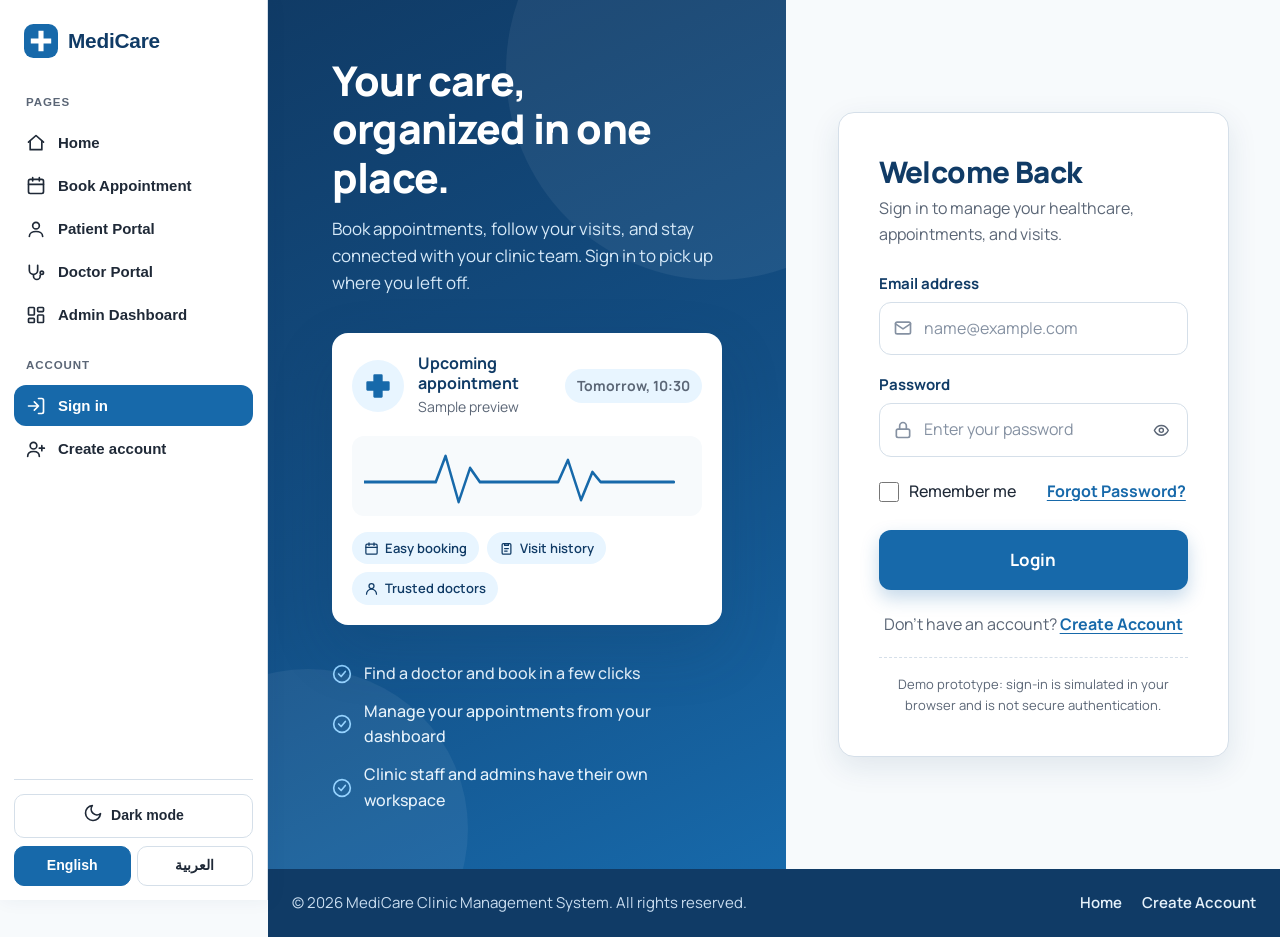
==== Medicare_Frontend/login.html @ de826556 "feat: add Medicare_Frontend UI files" ====
<!DOCTYPE html>
<html lang="en" dir="ltr">
<head>
  <meta charset="UTF-8">
  <meta name="viewport" content="width=device-width, initial-scale=1">
  <meta name="description" content="Sign in to MediCare Clinic Management System to manage your healthcare.">
  <meta name="theme-color" content="#1769AA">
  <title>Login | MediCare Clinic Management System</title>
 
  <link rel="preconnect" href="https://fonts.googleapis.com">
  <link rel="preconnect" href="https://fonts.gstatic.com" crossorigin>
  <link href="https://fonts.googleapis.com/css2?family=Manrope:wght@400;500;600;700;800&family=Tajawal:wght@400;500;700;800&display=swap" rel="stylesheet">
 
    <meta name="theme-color" content="#1769aa" />
    <script src="js/theme.js"></script>
    <link rel="stylesheet" href="css/theme.css" />
    <link rel="stylesheet" href="css/login.css" />
    <link rel="stylesheet" href="css/sidebar.css" />
</head>
<body data-page="login">
    <script src="js/sidebar.js"></script>
 
  <!-- SVG icon sprite -->
  <svg width="0" height="0" style="position:absolute" aria-hidden="true" focusable="false">
    <defs>
      <symbol id="i-cross" viewBox="0 0 24 24"><path d="M9 2h6a1 1 0 0 1 1 1v5h5a1 1 0 0 1 1 1v6a1 1 0 0 1-1 1h-5v5a1 1 0 0 1-1 1H9a1 1 0 0 1-1-1v-5H3a1 1 0 0 1-1-1V9a1 1 0 0 1 1-1h5V3a1 1 0 0 1 1-1z"/></symbol>
      <symbol id="i-mail" viewBox="0 0 24 24"><rect x="3" y="5" width="18" height="14" rx="2"/><path d="m3 7 9 6 9-6"/></symbol>
      <symbol id="i-lock" viewBox="0 0 24 24"><rect x="4" y="11" width="16" height="10" rx="2"/><path d="M8 11V7a4 4 0 0 1 8 0v4"/></symbol>
      <symbol id="i-eye" viewBox="0 0 24 24"><path d="M2 12s3.5-7 10-7 10 7 10 7-3.5 7-10 7S2 12 2 12z"/><circle cx="12" cy="12" r="3"/></symbol>
      <symbol id="i-eye-off" viewBox="0 0 24 24"><path d="M3 3l18 18"/><path d="M10.6 5.1A9.8 9.8 0 0 1 12 5c6.5 0 10 7 10 7a17 17 0 0 1-3.2 4.2M6.6 6.6A16.6 16.6 0 0 0 2 12s3.5 7 10 7a9.7 9.7 0 0 0 4.4-1"/><path d="M9.9 9.9a3 3 0 0 0 4.2 4.2"/></symbol>
      <symbol id="i-alert" viewBox="0 0 24 24"><circle cx="12" cy="12" r="10"/><path d="M12 8v4M12 16h.01"/></symbol>
      <symbol id="i-check" viewBox="0 0 24 24"><circle cx="12" cy="12" r="10"/><path d="m8 12 3 3 5-6"/></symbol>
      <symbol id="i-info" viewBox="0 0 24 24"><circle cx="12" cy="12" r="10"/><path d="M12 16v-4M12 8h.01"/></symbol>
      <symbol id="i-menu" viewBox="0 0 24 24"><path d="M4 6h16M4 12h16M4 18h16"/></symbol>
      <symbol id="i-x" viewBox="0 0 24 24"><path d="M6 6l12 12M18 6 6 18"/></symbol>
      <symbol id="i-calendar" viewBox="0 0 24 24"><rect x="3" y="5" width="18" height="16" rx="2"/><path d="M16 3v4M8 3v4M3 10h18"/></symbol>
      <symbol id="i-user" viewBox="0 0 24 24"><circle cx="12" cy="8" r="4"/><path d="M4 21a8 8 0 0 1 16 0"/></symbol>
      <symbol id="i-clipboard" viewBox="0 0 24 24"><rect x="5" y="4" width="14" height="17" rx="2"/><path d="M9 4h6v3H9zM9 12h6M9 16h4"/></symbol>
    </defs>
  </svg>
 
  <a class="skip-link" href="#main-content" data-i18n="skip">Skip to main content</a>
 
  
 
  <!-- ===== Main ===== -->
  <main id="main-content">
    <section class="brand-panel" aria-labelledby="brandTitle">
      <div class="brand-copy">
        <h1 id="brandTitle" data-i18n="brandTitle">Your care, organized in one place.</h1>
        <p data-i18n="brandText">Book appointments, follow your visits, and stay connected with your clinic team. Sign in to pick up where you left off.</p>
      </div>
 
      <div class="visual" aria-hidden="true">
        <div class="visit-card">
          <div class="visit-head">
            <div class="avatar"><svg class="icon"><use href="#i-cross"/></svg></div>
            <div>
              <strong data-i18n="visualTitle">Upcoming appointment</strong>
              <span data-i18n="visualSub">Sample preview</span>
            </div>
            <span class="visit-time" data-i18n="visualTime">Tomorrow, 10:30</span>
          </div>
          <div class="ecg">
            <svg viewBox="0 0 400 64" preserveAspectRatio="none" focusable="false">
              <path d="M0 36 H70 L88 36 L100 10 L116 56 L130 22 L142 36 H220 L238 36 L250 14 L266 54 L280 26 L290 36 H400"/>
            </svg>
          </div>
          <div class="visit-tags">
            <span class="tag"><svg class="icon"><use href="#i-calendar"/></svg><span data-i18n="tagBook">Easy booking</span></span>
            <span class="tag"><svg class="icon"><use href="#i-clipboard"/></svg><span data-i18n="tagVisits">Visit history</span></span>
            <span class="tag"><svg class="icon"><use href="#i-user"/></svg><span data-i18n="tagDoctors">Trusted doctors</span></span>
          </div>
        </div>
      </div>
 
      <ul class="brand-points">
        <li><svg class="icon" aria-hidden="true"><use href="#i-check"/></svg><span data-i18n="point1">Find a doctor and book in a few clicks</span></li>
        <li><svg class="icon" aria-hidden="true"><use href="#i-check"/></svg><span data-i18n="point2">Manage your appointments from your dashboard</span></li>
        <li><svg class="icon" aria-hidden="true"><use href="#i-check"/></svg><span data-i18n="point3">Clinic staff and admins have their own workspace</span></li>
      </ul>
    </section>
 
    <section class="form-panel" aria-labelledby="loginTitle">
      <div class="card">
        <h2 id="loginTitle" data-i18n="title">Welcome Back</h2>
        <p class="subtitle" data-i18n="subtitle">Sign in to manage your healthcare, appointments, and visits.</p>
 
        <div id="sessionNotice" class="notice info" hidden>
          <svg class="icon" aria-hidden="true"><use href="#i-info"/></svg>
          <div>
            <span id="sessionText"></span>
            <div class="notice-actions">
              <a class="btn btn-outline" id="sessionContinue" href="#" data-i18n="continueDash">Go to dashboard</a>
              <button class="btn btn-ghost" id="sessionSignOut" type="button" data-i18n="signOut">Sign out</button>
            </div>
          </div>
        </div>
 
        <div id="formMessage" aria-live="polite" aria-atomic="true"></div>
 
        <form id="loginForm" novalidate autocomplete="on">
          <div class="field">
            <label for="email" data-i18n="emailLabel">Email address</label>
            <div class="input-wrap">
              <svg class="icon" aria-hidden="true"><use href="#i-mail"/></svg>
              <input type="email" id="email" name="email" inputmode="email" autocomplete="username email"
                     autocapitalize="none" spellcheck="false" required aria-describedby="emailError"
                     placeholder="name@example.com" data-i18n-attr="placeholder:emailPh">
            </div>
            <p class="field-error" id="emailError" hidden></p>
          </div>
 
          <div class="field">
            <label for="password" data-i18n="passwordLabel">Password</label>
            <div class="input-wrap has-toggle">
              <svg class="icon" aria-hidden="true"><use href="#i-lock"/></svg>
              <input type="password" id="password" name="password" autocomplete="current-password"
                     required aria-describedby="passwordError"
                     placeholder="Enter your password" data-i18n-attr="placeholder:passwordPh">
              <button type="button" class="toggle-pw" id="togglePw" aria-pressed="false" aria-controls="password"
                      aria-label="Show password" data-i18n-attr="aria-label:showPw">
                <svg class="icon icon-eye" aria-hidden="true"><use href="#i-eye"/></svg>
                <svg class="icon icon-eye-off" aria-hidden="true"><use href="#i-eye-off"/></svg>
              </button>
            </div>
            <p class="field-error" id="passwordError" hidden></p>
          </div>
 
          <div class="row-between">
            <label class="check" for="remember">
              <input type="checkbox" id="remember" name="remember">
              <span data-i18n="remember">Remember me</span>
            </label>
            <button type="button" class="link-btn" id="forgotBtn" aria-haspopup="dialog" data-i18n="forgot">Forgot Password?</button>
          </div>
 
          <button type="submit" class="btn btn-primary" id="submitBtn">
            <span class="spinner" id="spinner" hidden aria-hidden="true"></span>
            <span id="submitLabel" data-i18n="login">Login</span>
          </button>
        </form>
 
        <p class="form-footer">
          <span data-i18n="noAccount">Don't have an account?</span>
          <a href="register.html" data-i18n="createAccount">Create Account</a>
        </p>
        <p class="demo-note" data-i18n="demoNote">Demo prototype: sign-in is simulated in your browser and is not secure authentication.</p>
      </div>
    </section>
  </main>
 
  <!-- ===== Forgot password modal ===== -->
  <div class="modal-backdrop" id="forgotBackdrop" hidden>
    <div class="modal" id="forgotModal" role="dialog" aria-modal="true" aria-labelledby="forgotTitle" aria-describedby="forgotLead" tabindex="-1">
      <button type="button" class="modal-close" id="forgotClose" aria-label="Close" data-i18n-attr="aria-label:close">
        <svg class="icon" aria-hidden="true"><use href="#i-x"/></svg>
      </button>
      <h2 id="forgotTitle" data-i18n="forgotTitle">Reset your password</h2>
      <p class="lead" id="forgotLead" data-i18n="forgotLead">Enter the email address linked to your account.</p>
 
      <div id="forgotMessage" aria-live="polite" aria-atomic="true"></div>
 
      <form id="forgotForm" novalidate>
        <div class="field">
          <label for="forgotEmail" data-i18n="emailLabel">Email address</label>
          <div class="input-wrap">
            <svg class="icon" aria-hidden="true"><use href="#i-mail"/></svg>
            <input type="email" id="forgotEmail" name="forgotEmail" inputmode="email" autocomplete="email"
                   autocapitalize="none" spellcheck="false" required aria-describedby="forgotEmailError"
                   placeholder="name@example.com" data-i18n-attr="placeholder:emailPh">
          </div>
          <p class="field-error" id="forgotEmailError" hidden></p>
        </div>
        <div class="modal-actions">
          <button type="button" class="btn btn-ghost" id="forgotCancel" data-i18n="cancel">Cancel</button>
          <button type="submit" class="btn btn-primary" data-i18n="forgotSubmit">Continue</button>
        </div>
      </form>
    </div>
  </div>
 
  <!-- ===== Footer ===== -->
  <footer class="site-footer">
    <div class="footer-inner">
      <p style="margin:0"><span id="copyright"></span></p>
      <ul class="footer-links">
        <li><a href="index.html" data-i18n="navHome">Home</a></li>
        <li><a href="register.html" data-i18n="navCreate">Create Account</a></li>
      </ul>
    </div>
  </footer>
 
    <script src="js/login.js"></script>
</body>
</html>
---- Medicare_Frontend/css/theme.css ----
/* ==========================================================
   MediCare – shared theme tokens (light + dark)
   Loaded on every page BEFORE the page's own stylesheet.
   Dark mode is switched by  <html data-theme="dark">  (see js/theme.js)
   ========================================================== */

:root {
  /* extra tokens that replace previously hard-coded colours */
  --mc-page: #ffffff;        /* page background where body was white   */
  --mc-surface: #ffffff;     /* cards, inputs, panels                   */
  --mc-surface-2: #f4f6f8;   /* subtle grey blocks                      */
  --mc-tint: #f7fbff;        /* very light blue blocks                  */
  --mc-tint-2: #d3ebfc;      /* stronger light blue blocks              */
  --mc-line: #e3edf5;        /* soft dividers                           */
  --mc-line-2: #b9cbdb;      /* stronger borders                        */
  --mc-faint: #8591a2;       /* placeholder / disabled text             */
  --mc-solid: #103b66;       /* deep blue used as a BACKGROUND          */

  --mc-warn-bg: #fff4d6;  --mc-warn-tx: #7a5200;  --mc-warn-bd: #f0d58a;
  --mc-err-bg:  #fdecea;  --mc-err-tx:  #9b2c20;  --mc-err-bd:  #f3b8b3;
  --mc-ok-bg:   #e6f6ec;  --mc-ok-tx:   #146c43;  --mc-ok-bd:   #b5e2c8;

  --sb-w: 268px;            /* sidebar width (desktop) */
  --topbar-h: 0px;          /* becomes 56px on small screens (see sidebar.css) */
}

html[data-theme="dark"] {
  color-scheme: dark;

  /* ----- tokens shared by index / page2 / page3 / page4 / page5 ----- */
  --p: #3b8fdc;
  --d: #d8eafb;              /* headings (was deep blue) */
  --l: #183450;              /* light-blue tint backgrounds */
  --bg: #0e1722;
  --tx: #e5edf5;
  --mu: #9db0c4;
  --bd: #2a3d52;
  --ok: #4cc38a;
  --er: #ff8f85;
  --wn: #f0b45a;
  --wa: #f0b45a;
  --sh: 0 4px 18px rgba(0, 0, 0, 0.45);
  --r: 16px;

  /* ----- login.html tokens ----- */
  --primary: #3b8fdc;
  --primary-hover: #5aa4e8;
  --dark: #d8eafb;
  --light: #183450;
  --text: #e5edf5;
  --muted: #9db0c4;
  --border: #2a3d52;
  --error: #ff8f85;
  --error-bg: #3a1c1a;
  --success: #4cc38a;
  --success-bg: #14301f;
  --info-bg: #183450;
  --shadow-sm: 0 1px 2px rgba(0, 0, 0, 0.4);
  --shadow-md: 0 10px 30px rgba(0, 0, 0, 0.45);
  --shadow-lg: 0 24px 60px rgba(0, 0, 0, 0.55);

  /* ----- register.html tokens ----- */
  --primary-dark: #d8eafb;
  --primary-light: #183450;
  --card: #16222f;
  --danger: #ff8f85;
  --danger-bg: #3a1c1a;
  --ok-bg: #14301f;
  --warn: #f0b45a;
  --warn-bg: #3a2c10;
  --shadow: 0 6px 24px rgba(0, 0, 0, 0.45);

  /* ----- new tokens ----- */
  --mc-page: #0e1722;
  --mc-surface: #16222f;
  --mc-surface-2: #1d2b3b;
  --mc-tint: #14202d;
  --mc-tint-2: #1f3a56;
  --mc-line: #26384c;
  --mc-line-2: #36506b;
  --mc-faint: #7d8fa3;
  --mc-solid: #0f4577;

  --mc-warn-bg: #3a2c10;  --mc-warn-tx: #f5d48b;  --mc-warn-bd: #6b5420;
  --mc-err-bg:  #3a1c1a;  --mc-err-tx:  #ffb4ad;  --mc-err-bd:  #7a3430;
  --mc-ok-bg:   #14301f;  --mc-ok-tx:   #8fe0b4;  --mc-ok-bd:   #2a6a47;
}

/* form controls in dark mode */
html[data-theme="dark"] input,
html[data-theme="dark"] select,
html[data-theme="dark"] textarea {
  color: var(--mc-text, #e5edf5);
  background-color: var(--mc-surface);
  border-color: var(--bd, #2a3d52);
}
html[data-theme="dark"] ::placeholder { color: var(--mc-faint); opacity: 1; }
html[data-theme="dark"] option { background: #16222f; color: #e5edf5; }
html[data-theme="dark"] input[type="checkbox"],
html[data-theme="dark"] input[type="radio"] { background-color: transparent; }
html[data-theme="dark"] ::selection { background: #2f6fb0; color: #fff; }
html[data-theme="dark"] img { filter: brightness(0.92); }

/* smooth switch (only after first paint, see theme.js) */
html.theme-anim,
html.theme-anim body,
html.theme-anim * {
  transition: background-color 0.2s ease, border-color 0.2s ease, color 0.2s ease !important;
}

/* modal dialogs: centred, and follow the theme */
dialog {
  margin: auto;
  background: var(--mc-surface);
  color: var(--tx, var(--text, #1d2b3a));
}
---- Medicare_Frontend/css/login.css ----
:root {
      --primary: #1769AA;
      --primary-hover: #135a93;
      --dark: #103B66;
      --light: #E8F5FF;
      --white: #FFFFFF;
      --bg: #F7FAFC;
      --text: #1F2937;
      --muted: #5B6676;
      --border: #D5DFE9;
      --error: #B42318;
      --error-bg: #FEF3F2;
      --success: #067647;
      --success-bg: #ECFDF3;
      --info-bg: #E8F5FF;
      --radius-sm: 12px;
      --radius-lg: 16px;
      --shadow-sm: 0 1px 2px rgba(16, 59, 102, .06), 0 1px 3px rgba(16, 59, 102, .08);
      --shadow-md: 0 10px 30px rgba(16, 59, 102, .10);
      --shadow-lg: 0 24px 60px rgba(16, 59, 102, .18);
      --font: "Manrope", "Segoe UI", system-ui, -apple-system, Roboto, "Helvetica Neue", Arial, sans-serif;
      --header-h: 68px;
    }
 
    html[lang="ar"] {
      --font: "Tajawal", "Segoe UI", Tahoma, "Noto Naskh Arabic", "Noto Sans Arabic", Arial, sans-serif;
    }
 
    *, *::before, *::after { box-sizing: border-box; }
    [hidden] { display: none !important; }
 
    html { -webkit-text-size-adjust: 100%; }
 
    body {
      margin: 0;
      min-height: 100vh;
      display: flex;
      flex-direction: column;
      font-family: var(--font);
      font-size: 16px;
      line-height: 1.6;
      color: var(--text);
      background: var(--bg);
      overflow-x: hidden;
    }
 
    a { color: var(--primary); text-underline-offset: 3px; }
    a:hover { color: var(--dark); }
    img, svg { max-width: 100%; }
 
    :focus-visible {
      outline: 3px solid #0B5CAD;
      outline-offset: 2px;
      border-radius: 6px;
    }
 
    .sr-only {
      position: absolute; width: 1px; height: 1px; padding: 0; margin: -1px;
      overflow: hidden; clip: rect(0, 0, 0, 0); white-space: nowrap; border: 0;
    }
 
    .icon { width: 1.25em; height: 1.25em; flex: none; fill: none; stroke: currentColor; stroke-width: 2; stroke-linecap: round; stroke-linejoin: round; }
    .icon-fill { fill: currentColor; stroke: none; }
 
    .skip-link {
      position: absolute; inset-inline-start: 12px; top: -60px; z-index: 200;
      background: var(--mc-solid); color: var(--white); padding: 10px 16px; border-radius: var(--radius-sm);
      text-decoration: none; font-weight: 700; transition: top .2s;
    }
    .skip-link:focus { top: 12px; color: var(--white); }
 
    /* ---------- Header ---------- */
    
    
    
    
    
    
 
    
    
    
    
    
 
    
    
    
    
 
    .btn {
      display: inline-flex; align-items: center; justify-content: center; gap: 10px;
      font: inherit; font-weight: 700; text-decoration: none; cursor: pointer;
      border-radius: var(--radius-sm); border: 2px solid transparent; padding: 10px 20px;
      transition: background .2s, color .2s, border-color .2s, transform .15s, box-shadow .2s;
    }
    .btn-outline { color: var(--primary); border-color: var(--primary); background: var(--mc-surface); }
    .btn-outline:hover { background: var(--primary); color: var(--white); }
    .btn-primary {
      width: 100%; padding: 14px 20px; font-size: 1.0625rem;
      background: var(--primary); color: var(--white); box-shadow: 0 8px 18px rgba(23, 105, 170, .25);
    }
    .btn-primary:hover:not(:disabled) { background: var(--primary-hover); color: var(--white); transform: translateY(-1px); }
    .btn-primary:active:not(:disabled) { transform: translateY(0); }
    .btn-primary:disabled { cursor: not-allowed; opacity: .85; }
    .btn-ghost { background: var(--bg); color: var(--text); border-color: var(--border); }
    .btn-ghost:hover { background: var(--light); color: var(--dark); }
 
    .spinner {
      width: 20px; height: 20px; border-radius: 50%;
      border: 3px solid rgba(255, 255, 255, .4); border-top-color: var(--white);
      animation: spin .7s linear infinite;
    }
    @keyframes spin { to { transform: rotate(360deg); } }
 
    
    
    
    
    
 
    /* ---------- Main split layout ---------- */
    main { flex: 1; display: grid; grid-template-columns: minmax(0, 1.05fr) minmax(0, 1fr); }
 
    .brand-panel {
      position: relative; overflow: hidden; color: var(--white);
      background: linear-gradient(155deg, var(--mc-solid) 0%, #134f85 55%, var(--primary) 100%);
      padding: 56px clamp(24px, 5vw, 72px);
      display: flex; flex-direction: column; justify-content: center; gap: 36px;
    }
    .brand-panel::before, .brand-panel::after {
      content: ""; position: absolute; border-radius: 50%; pointer-events: none;
      background: rgba(255, 255, 255, .06);
    }
    .brand-panel::before { width: 420px; height: 420px; inset-inline-end: -140px; top: -140px; }
    .brand-panel::after { width: 320px; height: 320px; inset-inline-start: -120px; bottom: -120px; }
    .brand-copy, .visual { position: relative; z-index: 1; }
 
    .brand-copy { max-width: 520px; }
    .brand-copy h1 { margin: 0 0 14px; font-size: clamp(1.9rem, 3.2vw, 2.7rem); line-height: 1.18; letter-spacing: -.02em; font-weight: 800; }
    html[lang="ar"] .brand-copy h1 { line-height: 1.45; letter-spacing: 0; }
    .brand-copy p { margin: 0; font-size: 1.0625rem; color: #D6E9F8; max-width: 46ch; }
 
    .visual { width: 100%; max-width: 480px; }
    .visit-card {
      background: var(--mc-surface); color: var(--text); border-radius: var(--radius-lg); box-shadow: var(--shadow-lg);
      padding: 20px; display: grid; gap: 16px;
    }
    .visit-head { display: flex; align-items: center; gap: 14px; }
    .avatar {
      width: 52px; height: 52px; border-radius: 50%; background: var(--light); color: var(--primary);
      display: grid; place-items: center; flex: none;
    }
    .avatar .icon { width: 28px; height: 28px; stroke-width: 0; fill: currentColor; }
    .visit-head strong { display: block; color: var(--dark); line-height: 1.3; }
    .visit-head span { font-size: .875rem; color: var(--muted); }
    .visit-time {
      margin-inline-start: auto; background: var(--light); color: var(--primary);
      font-weight: 700; font-size: .875rem; padding: 6px 12px; border-radius: 999px; white-space: nowrap;
    }
    .ecg { background: var(--bg); border-radius: var(--radius-sm); padding: 10px 12px 6px; }
    .ecg svg { display: block; width: 100%; height: 64px; }
    .ecg path {
      fill: none; stroke: var(--primary); stroke-width: 3; stroke-linecap: round; stroke-linejoin: round;
      stroke-dasharray: 520; stroke-dashoffset: 520; animation: draw 2.4s ease-out .3s forwards;
    }
    @keyframes draw { to { stroke-dashoffset: 0; } }
    .visit-tags { display: flex; flex-wrap: wrap; gap: 8px; }
    .tag {
      display: inline-flex; align-items: center; gap: 6px; font-size: .8125rem; font-weight: 600;
      color: var(--dark); background: var(--light); padding: 6px 12px; border-radius: 999px;
    }
    .tag .icon { width: 15px; height: 15px; }
 
    .brand-points { list-style: none; margin: 0; padding: 0; display: grid; gap: 12px; }
    .brand-points li { display: flex; align-items: center; gap: 12px; color: #E6F2FB; font-weight: 500; }
    .brand-points .icon { color: #8FD0FF; width: 20px; height: 20px; }
 
    .form-panel { display: grid; place-items: center; padding: 48px clamp(16px, 4vw, 56px); min-width: 0; }
    .card {
      width: 100%; max-width: 460px; background: var(--mc-surface); border: 1px solid var(--border);
      border-radius: var(--radius-lg); box-shadow: var(--shadow-md); padding: clamp(24px, 4vw, 40px);
    }
    .card h2 { margin: 0 0 6px; font-size: 1.85rem; line-height: 1.25; color: var(--dark); letter-spacing: -.02em; font-weight: 800; }
    html[lang="ar"] .card h2 { letter-spacing: 0; }
    .card .subtitle { margin: 0 0 24px; color: var(--muted); }
 
    .notice {
      display: flex; gap: 10px; align-items: flex-start; border-radius: var(--radius-sm);
      padding: 12px 14px; margin-bottom: 18px; font-size: .9375rem; line-height: 1.5; border: 1px solid transparent;
    }
    .notice .icon { margin-top: 2px; }
    .notice.error { background: var(--error-bg); color: var(--error); border-color: var(--mc-err-bd); }
    .notice.success { background: var(--success-bg); color: var(--success); border-color: var(--mc-ok-bd); }
    .notice.info { background: var(--info-bg); color: var(--dark); border-color: var(--mc-line-2); }
    .notice a { font-weight: 700; color: inherit; }
    .notice-actions { margin-top: 8px; display: flex; flex-wrap: wrap; gap: 8px; }
    .notice-actions .btn { padding: 6px 14px; font-size: .875rem; border-radius: 10px; }
 
    .field { margin-bottom: 18px; }
    .field label { display: block; font-weight: 700; font-size: .9375rem; color: var(--dark); margin-bottom: 6px; }
    .input-wrap { position: relative; }
    .input-wrap > .icon {
      position: absolute; inset-inline-start: 14px; top: 50%; transform: translateY(-50%);
      color: var(--mc-faint); pointer-events: none;
    }
    .input-wrap input {
      width: 100%; font: inherit; color: var(--text); background: var(--mc-surface);
      border: 1.5px solid var(--border); border-radius: var(--radius-sm);
      padding: 13px 14px; padding-inline-start: 44px; transition: border-color .2s, box-shadow .2s;
    }
    .input-wrap input::placeholder { color: var(--mc-faint); }
    .input-wrap input:hover { border-color: var(--mc-line-2); }
    .input-wrap input:focus { outline: none; border-color: var(--primary); box-shadow: 0 0 0 4px rgba(23, 105, 170, .18); }
    .input-wrap input[aria-invalid="true"] { border-color: var(--error); background: var(--mc-err-bg); }
    .input-wrap input[aria-invalid="true"]:focus { box-shadow: 0 0 0 4px rgba(180, 35, 24, .15); }
    html[dir="rtl"] .input-wrap input[type="email"],
    html[dir="rtl"] .input-wrap input[type="password"],
    html[dir="rtl"] .input-wrap input[type="text"].pw-visible { direction: ltr; text-align: right; }
    .input-wrap.has-toggle input { padding-inline-end: 52px; }
 
    .toggle-pw {
      position: absolute; inset-inline-end: 6px; top: 50%; transform: translateY(-50%);
      width: 40px; height: 40px; display: grid; place-items: center; border: 0; background: transparent;
      color: var(--muted); border-radius: 10px; cursor: pointer; transition: background .2s, color .2s;
    }
    .toggle-pw:hover { background: var(--light); color: var(--primary); }
    .toggle-pw .icon-eye-off { display: none; }
    .toggle-pw[aria-pressed="true"] .icon-eye { display: none; }
    .toggle-pw[aria-pressed="true"] .icon-eye-off { display: block; }
 
    .field-error { display: flex; align-items: center; gap: 6px; margin: 6px 0 0; color: var(--error); font-size: .875rem; font-weight: 600; }
    .field-error[hidden] { display: none; }
    .field-error .icon { width: 16px; height: 16px; }
 
    .row-between { display: flex; align-items: center; justify-content: space-between; gap: 12px; flex-wrap: wrap; margin: 4px 0 22px; }
    .check { display: inline-flex; align-items: center; gap: 10px; cursor: pointer; font-weight: 500; user-select: none; }
    .check input { width: 20px; height: 20px; margin: 0; accent-color: var(--primary); cursor: pointer; }
    .link-btn {
      font: inherit; font-weight: 700; color: var(--primary); background: none; border: 0; padding: 4px 2px;
      cursor: pointer; text-decoration: underline; text-underline-offset: 3px;
    }
    .link-btn:hover { color: var(--dark); }
 
    .form-footer { margin: 22px 0 0; text-align: center; color: var(--muted); }
    .form-footer a { font-weight: 700; }
    .demo-note {
      margin: 20px 0 0; padding-top: 16px; border-top: 1px dashed var(--border);
      font-size: .8125rem; color: var(--muted); text-align: center;
    }
 
    /* ---------- Modal ---------- */
    .modal-backdrop {
      position: fixed; inset: 0; z-index: 300; background: rgba(16, 59, 102, .55);
      display: grid; place-items: center; padding: 16px; animation: fade .2s ease-out;
    }
    .modal {
      width: 100%; max-width: 440px; max-height: 92vh; overflow-y: auto; background: var(--mc-surface);
      border-radius: var(--radius-lg); box-shadow: var(--shadow-lg); padding: 28px; position: relative;
      animation: pop .22s ease-out;
    }
    .modal h2 { margin: 0 0 6px; font-size: 1.4rem; color: var(--dark); padding-inline-end: 40px; }
    .modal p.lead { margin: 0 0 18px; color: var(--muted); }
    .modal-close {
      position: absolute; top: 14px; inset-inline-end: 14px; width: 40px; height: 40px; border-radius: 10px;
      border: 0; background: transparent; color: var(--muted); cursor: pointer; display: grid; place-items: center;
    }
    .modal-close:hover { background: var(--light); color: var(--dark); }
    .modal-actions { display: flex; gap: 10px; flex-wrap: wrap; margin-top: 4px; }
    .modal-actions .btn { flex: 1 1 140px; }
    .modal .btn-primary { width: auto; padding: 12px 20px; font-size: 1rem; }
    @keyframes fade { from { opacity: 0; } to { opacity: 1; } }
    @keyframes pop { from { opacity: 0; transform: translateY(10px) scale(.98); } to { opacity: 1; transform: none; } }
 
    /* ---------- Footer ---------- */
    .site-footer { background: var(--mc-solid); color: #C9DDF0; }
    .footer-inner {
      max-width: 1280px; margin: 0 auto; padding: 22px 24px;
      display: flex; align-items: center; justify-content: space-between; gap: 12px 24px; flex-wrap: wrap; font-size: .9375rem;
    }
    .footer-links { display: flex; gap: 20px; list-style: none; margin: 0; padding: 0; flex-wrap: wrap; }
    .footer-links a { color: #E6F2FB; text-decoration: none; font-weight: 600; }
    .footer-links a:hover { color: var(--white); text-decoration: underline; }
    .site-footer :focus-visible { outline-color: #8FD0FF; }
 
    /* ---------- Responsive ---------- */
    @media (max-width: 1024px) {
      main { grid-template-columns: minmax(0, 1fr) minmax(0, 1fr); }
      .brand-panel { padding: 40px 28px; }
      .visit-time { display: none; }
    }
 
    @media (max-width: 860px) {
      
      
      
      
      
      
      
 
      main { grid-template-columns: minmax(0, 1fr); }
      .brand-panel { padding: 36px 24px; gap: 24px; }
      .brand-copy { max-width: none; }
      .visual, .brand-points { display: none; }
      .form-panel { padding: 28px 16px 40px; }
    }
 
    @media (max-width: 480px) {
      
      
      .card { padding: 22px 18px; border-radius: 14px; }
      .card h2 { font-size: 1.55rem; }
      .modal { padding: 22px 18px; }
      .footer-inner { padding: 20px 16px; flex-direction: column; align-items: flex-start; }
    }
 
    @media (prefers-reduced-motion: reduce) {
      *, *::before, *::after { animation-duration: .01ms !important; animation-iteration-count: 1 !important; transition-duration: .01ms !important; }
      .ecg path { stroke-dashoffset: 0; }
    }
---- Medicare_Frontend/css/sidebar.css ----
/* ==========================================================
   MediCare – side navigation (replaces the old top navigation)
   Uses logical properties, so it automatically sits on the
   left in English (LTR) and on the right in Arabic (RTL).
   ========================================================== */

/* page content makes room for the sidebar on desktop */
body {
  padding-inline-start: var(--sb-w);
}

.app-sidebar {
  position: fixed;
  inset-block: 0;
  inset-inline-start: 0;
  width: var(--sb-w);
  z-index: 60;
  display: flex;
  flex-direction: column;
  gap: 8px;
  padding: 18px 14px 14px;
  background: var(--mc-surface, #fff);
  border-inline-end: 1px solid var(--bd, var(--border, #d6e4f0));
  box-shadow: 2px 0 18px rgba(16, 59, 102, 0.06);
  overflow-y: auto;
  font-family: "Segoe UI", Tahoma, "Noto Sans Arabic", Arial, sans-serif;
  font-size: 15px;
  line-height: 1.4;
  color: var(--tx, var(--text, #1d2b3a));
}
[dir="rtl"] .app-sidebar { box-shadow: -2px 0 18px rgba(16, 59, 102, 0.06); }

.sb-brand {
  display: flex;
  align-items: center;
  gap: 10px;
  padding: 6px 10px 14px;
  font-size: 1.3rem;
  font-weight: 800;
  letter-spacing: -0.01em;
  text-decoration: none;
  color: var(--d, var(--dark, #103b66));
}
.sb-brand svg { width: 34px; height: 34px; flex: none; }

.sb-section {
  padding: 14px 12px 4px;
  font-size: 0.72rem;
  font-weight: 700;
  letter-spacing: 0.08em;
  text-transform: uppercase;
  color: var(--mu, var(--muted, #5b6b7b));
}
[dir="rtl"] .sb-section { letter-spacing: 0; font-size: 0.8rem; }

.sb-nav { display: flex; flex-direction: column; gap: 2px; }

.app-sidebar .sb-link {
  display: flex;
  align-items: center;
  gap: 12px;
  width: 100%;
  padding: 10px 12px;
  border: 0;
  border-radius: 12px;
  background: transparent;
  color: var(--tx, var(--text, #1d2b3a));
  font: inherit;
  font-weight: 600;
  text-align: start;
  text-decoration: none;
  cursor: pointer;
  transition: background 0.15s, color 0.15s;
}
.app-sidebar .sb-link svg,
.sb-ctl svg {
  width: 20px;
  height: 20px;
  flex: none;
  fill: none;
  stroke: currentColor;
  stroke-width: 2;
  stroke-linecap: round;
  stroke-linejoin: round;
}
.app-sidebar .sb-link:hover {
  background: var(--l, var(--light, #e8f5ff));
  color: var(--d, var(--dark, #103b66));
}
.app-sidebar .sb-link.active,
.app-sidebar .sb-link[aria-current="page"] {
  background: var(--p, var(--primary, #1769aa));
  color: #fff;
}
.app-sidebar .sb-link.active svg { stroke: #fff; }

.sb-user {
  margin: 6px 4px 0;
  padding: 10px 12px;
  border-radius: 12px;
  background: var(--l, var(--light, #e8f5ff));
  font-size: 0.9rem;
  font-weight: 600;
  color: var(--d, var(--dark, #103b66));
}
.sb-user[hidden] { display: none; }
.sb-user #userName { display: block; margin-bottom: 6px; }
.sb-user .sb-link { padding: 8px 4px; }

/* the original script still looks for these, we keep them but invisible */
.sb-stub { display: none !important; }

.sb-foot {
  margin-top: auto;
  display: flex;
  flex-direction: column;
  gap: 8px;
  padding-top: 14px;
  border-top: 1px solid var(--bd, var(--border, #d6e4f0));
}
.sb-ctls { display: flex; gap: 8px; }
.app-sidebar .sb-ctl {
  flex: 1;
  display: inline-flex;
  align-items: center;
  justify-content: center;
  gap: 8px;
  min-height: 40px;
  padding: 8px 10px;
  border-radius: 10px;
  border: 1.5px solid var(--bd, var(--border, #d6e4f0));
  background: var(--mc-surface, #fff);
  color: var(--tx, var(--text, #1d2b3a));
  font: inherit;
  font-size: 0.88rem;
  font-weight: 700;
  cursor: pointer;
  transition: background 0.15s, border-color 0.15s;
}
.app-sidebar .sb-ctl:hover {
  background: var(--l, var(--light, #e8f5ff));
  border-color: var(--p, var(--primary, #1769aa));
}
.app-sidebar .sb-ctl[aria-pressed="true"] {
  background: var(--p, var(--primary, #1769aa));
  border-color: var(--p, var(--primary, #1769aa));
  color: #fff;
}
.sb-lang-switch { display: flex; flex: 1; gap: 6px; }
.sb-lang-switch button { flex: 1; }

.app-sidebar a:focus-visible,
.app-sidebar button:focus-visible,
.app-topbar button:focus-visible {
  outline: 3px solid #f5a524;
  outline-offset: 2px;
}

/* ---------- top bar + drawer on tablets / phones ---------- */
.app-topbar,
.sb-backdrop { display: none; }

@media (max-width: 991px) {
  :root { --topbar-h: 56px; }
  body { padding-inline-start: 0; }

  .app-topbar {
    position: sticky;
    top: 0;
    z-index: 55;
    display: flex;
    align-items: center;
    gap: 12px;
    height: var(--topbar-h);
    padding: 0 14px;
    background: var(--mc-surface, #fff);
    border-bottom: 1px solid var(--bd, var(--border, #d6e4f0));
  }
  .app-topbar .sb-burger {
    display: grid;
    place-items: center;
    width: 40px;
    height: 40px;
    border-radius: 10px;
    border: 1.5px solid var(--bd, var(--border, #d6e4f0));
    background: var(--mc-surface, #fff);
    color: var(--tx, var(--text, #1d2b3a));
    cursor: pointer;
  }
  .app-topbar .sb-burger svg {
    width: 22px; height: 22px; fill: none; stroke: currentColor;
    stroke-width: 2; stroke-linecap: round;
  }
  .app-topbar .sb-brand { padding: 0; font-size: 1.15rem; }
  .app-topbar .sb-brand svg { width: 28px; height: 28px; }

  .app-sidebar {
    z-index: 80;
    max-width: 86vw;
    transform: translateX(-105%);
    transition: transform 0.25s ease;
    box-shadow: none;
  }
  [dir="rtl"] .app-sidebar { transform: translateX(105%); }
  html.sb-open .app-sidebar {
    transform: none;
    box-shadow: 0 0 40px rgba(0, 0, 0, 0.35);
  }
  .sb-backdrop {
    position: fixed;
    inset: 0;
    z-index: 70;
    background: rgba(8, 20, 34, 0.55);
  }
  html.sb-open .sb-backdrop { display: block; }
  html.sb-open { overflow: hidden; }
}

@media (prefers-reduced-motion: reduce) {
  .app-sidebar { transition: none; }
}

@media print {
  .app-sidebar, .app-topbar, .sb-backdrop { display: none !important; }
  body { padding-inline-start: 0 !important; }
}
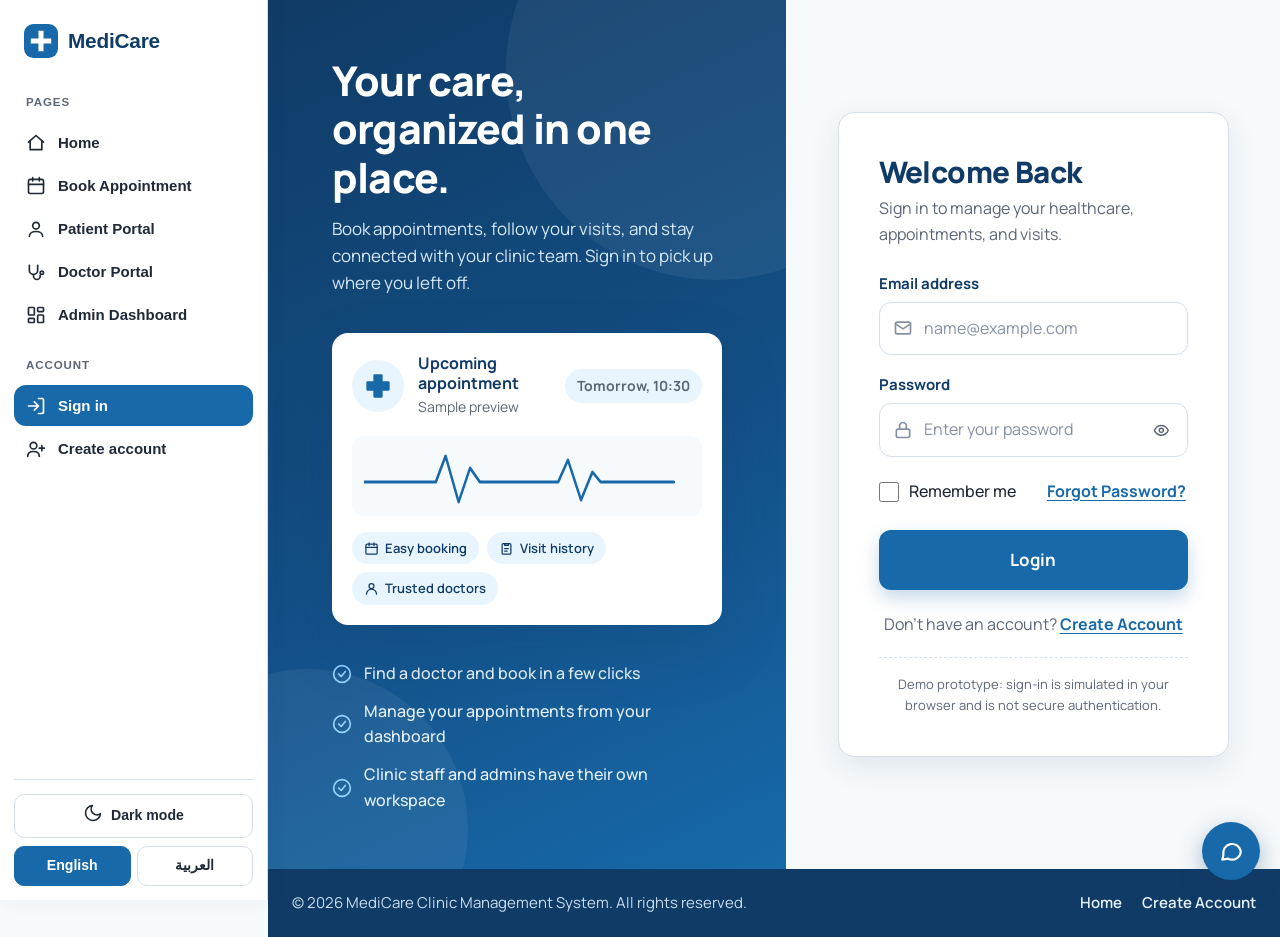
==== commit 5e883f52: "feat: update Medicare_Frontend with chatbot UI and new features" ====
--- a/Medicare_Frontend/login.html
+++ b/Medicare_Frontend/login.html
@@ -16,6 +16,7 @@
     <link rel="stylesheet" href="css/theme.css" />
     <link rel="stylesheet" href="css/login.css" />
     <link rel="stylesheet" href="css/sidebar.css" />
+    <link rel="stylesheet" href="css/chatbot.css" />
 </head>
 <body data-page="login">
     <script src="js/sidebar.js"></script>
@@ -192,6 +193,7 @@
   </footer>
  
     <script src="js/login.js"></script>
+    <script src="js/chatbot.js"></script>
 </body>
 </html>
  
--- a/Medicare_Frontend/css/chatbot.css
+++ b/Medicare_Frontend/css/chatbot.css
@@ -0,0 +1,301 @@
+/* ==========================================================
+   MediCare – AI chat widget (floating button + chat window)
+   Uses logical properties: sits bottom-right in English and
+   bottom-left in Arabic (RTL). Colours follow the light/dark theme.
+   ========================================================== */
+
+.mc-chat {
+  --cb-p: var(--p, var(--primary, #1769aa));
+  --cb-d: var(--d, var(--dark, #103b66));
+  --cb-l: var(--l, var(--light, #e8f5ff));
+  --cb-tx: var(--tx, var(--text, #1d2b3a));
+  --cb-mu: var(--mu, var(--muted, #5b6b7b));
+  --cb-bd: var(--bd, var(--border, #d6e4f0));
+  --cb-surface: var(--mc-surface, #fff);
+  --cb-surface-2: var(--mc-surface-2, #f1f6fb);
+  --cb-bg: var(--mc-tint, #f4f9fd);
+  font-family: "Segoe UI", Tahoma, "Noto Sans Arabic", Arial, sans-serif;
+  font-size: 15px;
+  line-height: 1.5;
+}
+.mc-chat,
+.mc-chat * { box-sizing: border-box; }
+
+/* ---------- floating button ---------- */
+.mc-chat-fab {
+  position: fixed;
+  inset-block-end: 20px;
+  inset-inline-end: 20px;
+  z-index: 65;
+  display: grid;
+  place-items: center;
+  width: 58px;
+  height: 58px;
+  padding: 0;
+  border: 0;
+  border-radius: 50%;
+  background: var(--cb-p);
+  color: #fff;
+  cursor: pointer;
+  box-shadow: 0 8px 24px rgba(16, 59, 102, 0.35);
+  transition: transform 0.15s ease, box-shadow 0.15s ease;
+}
+.mc-chat-fab:hover { transform: scale(1.06); box-shadow: 0 10px 28px rgba(16, 59, 102, 0.45); }
+.mc-chat-fab svg {
+  grid-area: 1 / 1;
+  width: 26px;
+  height: 26px;
+  fill: none;
+  stroke: currentColor;
+  stroke-width: 2;
+  stroke-linecap: round;
+  stroke-linejoin: round;
+  transition: opacity 0.15s, transform 0.2s;
+}
+.mc-chat-fab .ico-x { opacity: 0; transform: rotate(-90deg) scale(0.6); }
+.mc-chat.open .mc-chat-fab .ico-chat { opacity: 0; transform: rotate(90deg) scale(0.6); }
+.mc-chat.open .mc-chat-fab .ico-x { opacity: 1; transform: none; }
+
+/* ---------- window ---------- */
+.mc-chat-panel {
+  position: fixed;
+  inset-block-end: 90px;
+  inset-inline-end: 20px;
+  z-index: 66;
+  display: none;
+  flex-direction: column;
+  width: 384px;
+  max-width: calc(100vw - 24px);
+  height: min(620px, calc(100vh - 116px));
+  background: var(--cb-surface);
+  color: var(--cb-tx);
+  border: 1px solid var(--cb-bd);
+  border-radius: 18px;
+  box-shadow: 0 20px 60px rgba(8, 20, 34, 0.28);
+  overflow: hidden;
+}
+.mc-chat.open .mc-chat-panel { display: flex; animation: mc-pop 0.18s ease-out; }
+@keyframes mc-pop { from { opacity: 0; transform: translateY(12px) scale(0.98); } }
+
+/* header */
+.mc-chat-head {
+  display: flex;
+  align-items: center;
+  gap: 10px;
+  padding: 12px 12px 12px 14px;
+  background: linear-gradient(135deg, var(--mc-solid, #103b66), var(--cb-p));
+  color: #fff;
+}
+[dir="rtl"] .mc-chat-head { padding: 12px 14px 12px 12px; }
+.mc-chat-avatar {
+  display: grid;
+  place-items: center;
+  flex: none;
+  width: 40px;
+  height: 40px;
+  border-radius: 50%;
+  background: rgba(255, 255, 255, 0.18);
+}
+.mc-chat-avatar svg { width: 22px; height: 22px; fill: none; stroke: #fff; stroke-width: 2; stroke-linecap: round; }
+.mc-chat-ttl { flex: 1; min-width: 0; display: flex; flex-direction: column; line-height: 1.25; }
+.mc-chat-ttl strong { font-size: 1rem; display: flex; align-items: center; gap: 8px; }
+.mc-chat-badge {
+  padding: 1px 8px;
+  border-radius: 999px;
+  background: rgba(255, 255, 255, 0.22);
+  font-size: 0.68rem;
+  font-weight: 700;
+  letter-spacing: 0.02em;
+}
+.mc-chat-sub { display: flex; align-items: center; gap: 6px; font-size: 0.78rem; opacity: 0.9; }
+.mc-chat-sub::before { content: ""; width: 8px; height: 8px; border-radius: 50%; background: #4cd98a; }
+.mc-chat-ico {
+  display: grid;
+  place-items: center;
+  flex: none;
+  width: 34px;
+  height: 34px;
+  padding: 0;
+  border: 0;
+  border-radius: 9px;
+  background: transparent;
+  color: #fff;
+  cursor: pointer;
+}
+.mc-chat-ico:hover { background: rgba(255, 255, 255, 0.18); }
+.mc-chat-ico svg { width: 18px; height: 18px; fill: none; stroke: currentColor; stroke-width: 2; stroke-linecap: round; stroke-linejoin: round; }
+
+/* notice */
+.mc-chat-note {
+  padding: 7px 14px;
+  background: var(--mc-warn-bg, #fff4d6);
+  color: var(--mc-warn-tx, #7a5200);
+  font-size: 0.76rem;
+  line-height: 1.4;
+}
+
+/* mode switch */
+.mc-chat-modes { display: flex; gap: 6px; padding: 10px 12px 0; background: var(--cb-bg); }
+.mc-chat-modes button {
+  flex: 1;
+  padding: 7px 8px;
+  border: 1.5px solid var(--cb-bd);
+  border-radius: 10px;
+  background: var(--cb-surface);
+  color: var(--cb-tx);
+  font: inherit;
+  font-size: 0.85rem;
+  font-weight: 700;
+  cursor: pointer;
+}
+.mc-chat-modes button:hover { background: var(--cb-l); }
+.mc-chat-modes button[aria-pressed="true"] { background: var(--cb-p); border-color: var(--cb-p); color: #fff; }
+
+/* messages */
+.mc-chat-log {
+  flex: 1;
+  display: flex;
+  flex-direction: column;
+  gap: 10px;
+  padding: 14px 12px;
+  overflow-y: auto;
+  background: var(--cb-bg);
+  scroll-behavior: smooth;
+}
+.mc-msg { display: flex; flex-direction: column; max-width: 88%; }
+.mc-msg.user { align-self: flex-end; align-items: flex-end; }
+.mc-msg.bot { align-self: flex-start; align-items: flex-start; }
+.mc-bubble {
+  padding: 9px 13px;
+  border-radius: 16px;
+  overflow-wrap: anywhere;
+  text-align: start;
+}
+.mc-msg.bot .mc-bubble {
+  background: var(--cb-surface);
+  border: 1px solid var(--cb-bd);
+  border-start-start-radius: 4px;
+}
+.mc-msg.user .mc-bubble {
+  background: var(--cb-p);
+  color: #fff;
+  border-start-end-radius: 4px;
+  white-space: pre-wrap;
+}
+.mc-msg.err .mc-bubble { background: var(--mc-err-bg, #fdecea); border-color: var(--mc-err-bd, #f3b8b3); color: var(--mc-err-tx, #9b2c20); }
+.mc-bubble p { margin: 0 0 6px; }
+.mc-bubble p:last-child,
+.mc-bubble ul:last-child,
+.mc-bubble ol:last-child { margin-bottom: 0; }
+.mc-bubble ul,
+.mc-bubble ol { margin: 4px 0 6px; padding-inline-start: 22px; }
+.mc-bubble a { color: var(--cb-p); font-weight: 700; text-decoration: underline; }
+.mc-time { margin-top: 3px; padding-inline: 4px; font-size: 0.7rem; color: var(--cb-mu); }
+.mc-retry {
+  margin-top: 6px;
+  padding: 4px 12px;
+  border: 1.5px solid currentColor;
+  border-radius: 8px;
+  background: transparent;
+  color: inherit;
+  font: inherit;
+  font-size: 0.8rem;
+  font-weight: 700;
+  cursor: pointer;
+}
+
+/* typing indicator */
+.mc-typing { display: inline-flex; gap: 4px; padding: 4px 2px; }
+.mc-typing i { width: 7px; height: 7px; border-radius: 50%; background: var(--cb-mu); animation: mc-dot 1.1s infinite ease-in-out; }
+.mc-typing i:nth-child(2) { animation-delay: 0.15s; }
+.mc-typing i:nth-child(3) { animation-delay: 0.3s; }
+@keyframes mc-dot { 0%, 80%, 100% { opacity: 0.25; transform: translateY(0); } 40% { opacity: 1; transform: translateY(-3px); } }
+
+/* suggestion chips */
+.mc-chat-chips {
+  display: flex;
+  gap: 6px;
+  padding: 8px 12px 0;
+  overflow-x: auto;
+  background: var(--cb-bg);
+  scrollbar-width: none;
+}
+.mc-chat-chips::-webkit-scrollbar { display: none; }
+.mc-chat-chips button {
+  flex: none;
+  padding: 6px 12px;
+  border: 1.5px solid var(--cb-bd);
+  border-radius: 999px;
+  background: var(--cb-surface);
+  color: var(--cb-tx);
+  font: inherit;
+  font-size: 0.82rem;
+  cursor: pointer;
+  white-space: nowrap;
+}
+.mc-chat-chips button:hover { background: var(--cb-l); border-color: var(--cb-p); }
+
+/* input */
+.mc-chat-form {
+  display: flex;
+  align-items: flex-end;
+  gap: 8px;
+  padding: 10px 12px 12px;
+  background: var(--cb-bg);
+}
+.mc-chat-form textarea {
+  flex: 1;
+  min-height: 42px;
+  max-height: 120px;
+  margin: 0;
+  padding: 9px 13px;
+  border: 1.5px solid var(--cb-bd);
+  border-radius: 14px;
+  background: var(--cb-surface);
+  color: var(--cb-tx);
+  font: inherit;
+  resize: none;
+}
+.mc-chat-form textarea:focus { outline: 0; border-color: var(--cb-p); box-shadow: 0 0 0 3px rgba(23, 105, 170, 0.18); }
+.mc-chat-send {
+  display: grid;
+  place-items: center;
+  flex: none;
+  width: 42px;
+  height: 42px;
+  padding: 0;
+  border: 0;
+  border-radius: 50%;
+  background: var(--cb-p);
+  color: #fff;
+  cursor: pointer;
+}
+.mc-chat-send:disabled { opacity: 0.45; cursor: not-allowed; }
+.mc-chat-send svg { width: 19px; height: 19px; fill: none; stroke: currentColor; stroke-width: 2; stroke-linecap: round; stroke-linejoin: round; }
+[dir="rtl"] .mc-chat-send svg { transform: scaleX(-1); }
+
+.mc-chat button:focus-visible,
+.mc-chat textarea:focus-visible,
+.mc-chat a:focus-visible { outline: 3px solid #f5a524; outline-offset: 2px; }
+
+.mc-sr { position: absolute; width: 1px; height: 1px; overflow: hidden; clip: rect(0 0 0 0); white-space: nowrap; }
+
+/* phones: window almost full-screen */
+@media (max-width: 480px) {
+  .mc-chat-fab { inset-block-end: 16px; inset-inline-end: 16px; }
+  .mc-chat-panel {
+    inset-inline: 10px;
+    inset-block-end: 84px;
+    width: auto;
+    max-width: none;
+    height: calc(100vh - 100px);
+    height: calc(100dvh - 100px);
+  }
+}
+
+@media (prefers-reduced-motion: reduce) {
+  .mc-chat.open .mc-chat-panel,
+  .mc-typing i { animation: none; }
+  .mc-chat-fab, .mc-chat-fab svg { transition: none; }
+}
+@media print { .mc-chat { display: none !important; } }
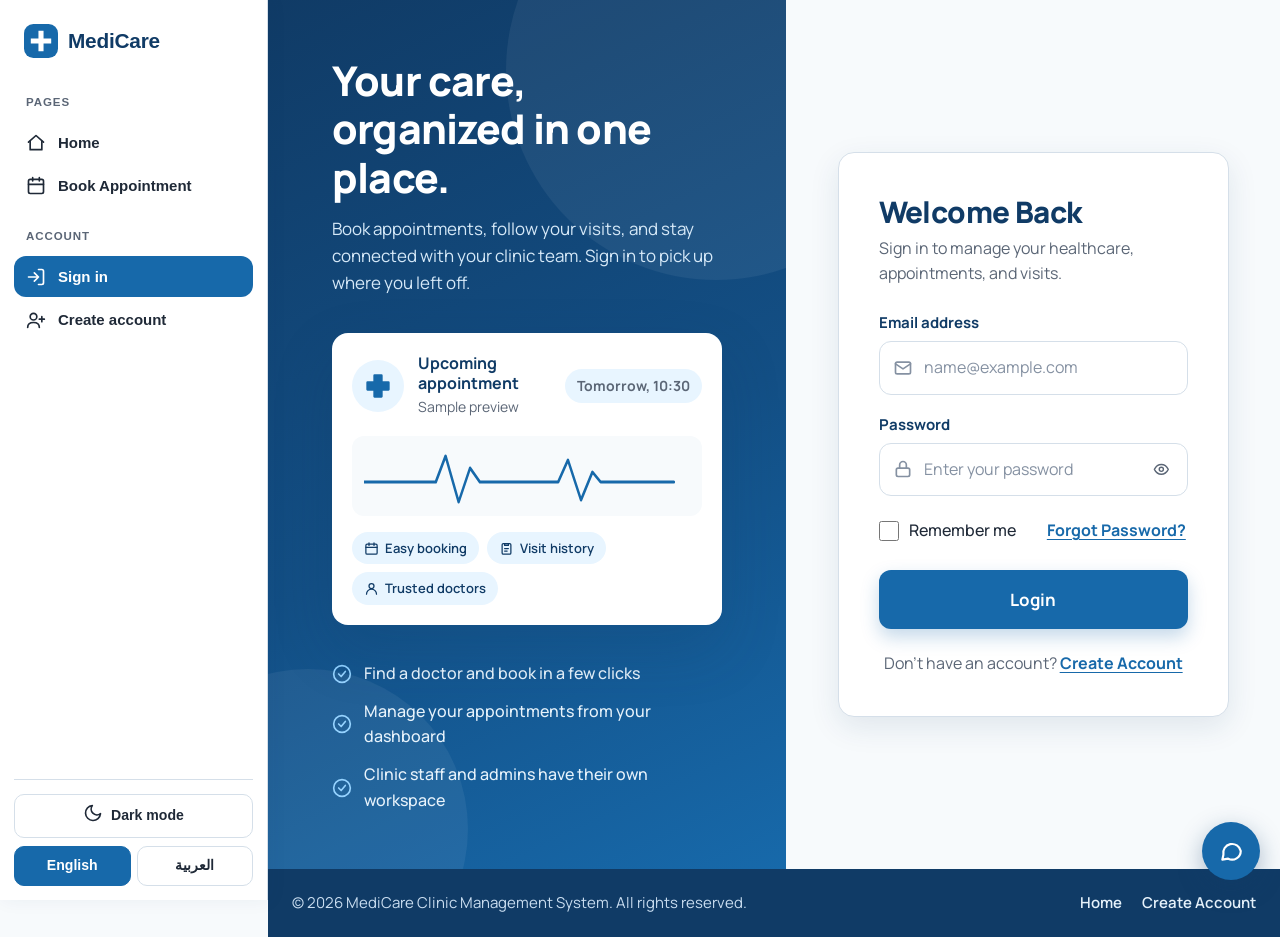
==== commit 40dad9de: "Complete full-stack integration for MediCare (Auth, Booking, Stripe, Portals, AI Chatbot, SignalR, P" ====
--- a/Medicare_Frontend/login.html
+++ b/Medicare_Frontend/login.html
@@ -13,6 +13,7 @@
  
     <meta name="theme-color" content="#1769aa" />
     <script src="js/theme.js"></script>
+    <script src="js/api.js"></script>
     <link rel="stylesheet" href="css/theme.css" />
     <link rel="stylesheet" href="css/login.css" />
     <link rel="stylesheet" href="css/sidebar.css" />
@@ -100,7 +101,7 @@
  
         <div id="formMessage" aria-live="polite" aria-atomic="true"></div>
  
-        <form id="loginForm" novalidate autocomplete="on">
+        <form id="loginForm" method="POST" autocomplete="on">
           <div class="field">
             <label for="email" data-i18n="emailLabel">Email address</label>
             <div class="input-wrap">
@@ -146,7 +147,7 @@
           <span data-i18n="noAccount">Don't have an account?</span>
           <a href="register.html" data-i18n="createAccount">Create Account</a>
         </p>
-        <p class="demo-note" data-i18n="demoNote">Demo prototype: sign-in is simulated in your browser and is not secure authentication.</p>
+
       </div>
     </section>
   </main>
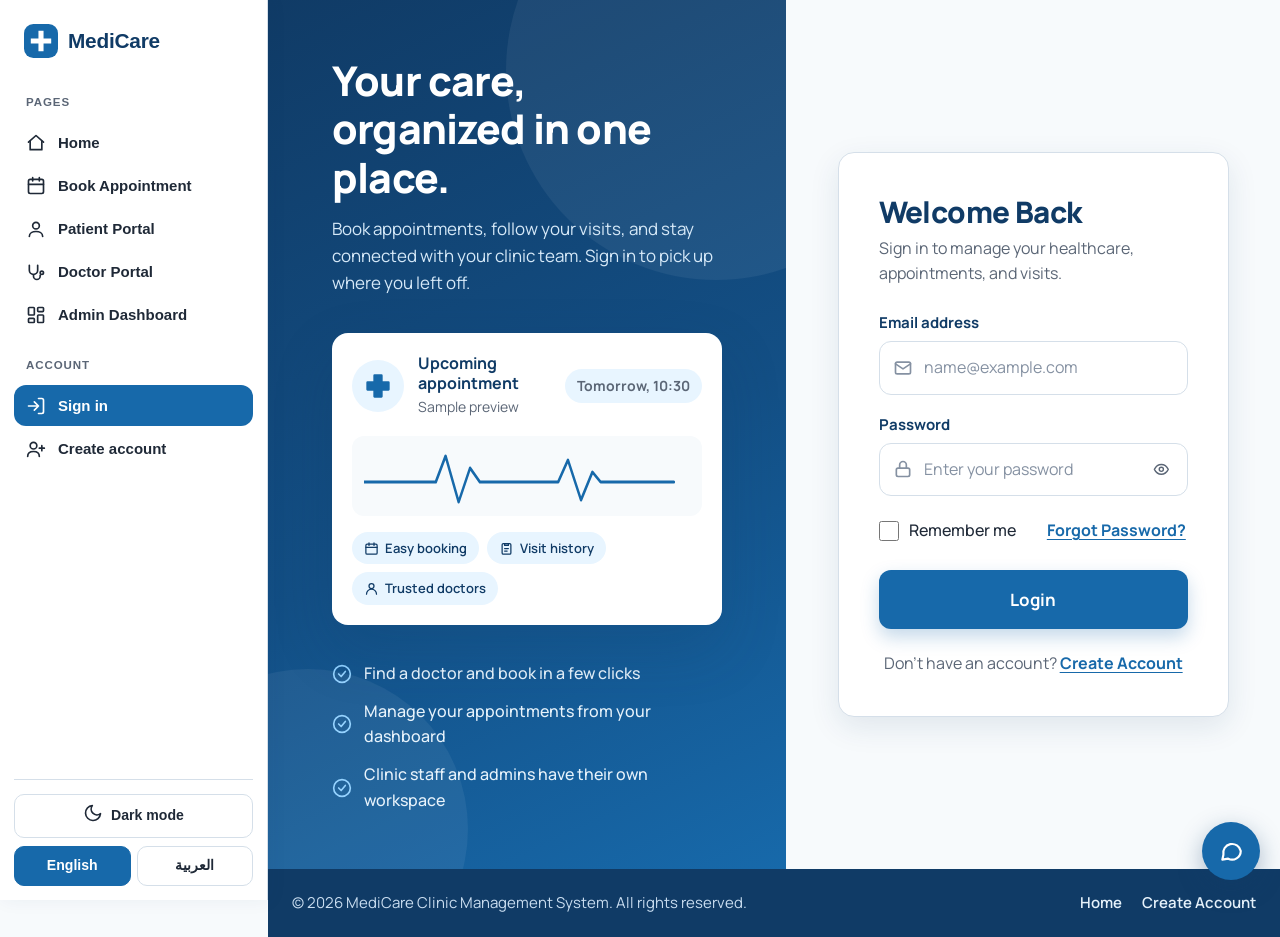
==== commit 1d958013: "feat(auth): enable browser password manager and session persistence" ====
--- a/Medicare_Frontend/login.html
+++ b/Medicare_Frontend/login.html
@@ -101,12 +101,12 @@
  
         <div id="formMessage" aria-live="polite" aria-atomic="true"></div>
  
-        <form id="loginForm" method="POST" autocomplete="on">
+        <form id="loginForm" method="post" autocomplete="on">
           <div class="field">
             <label for="email" data-i18n="emailLabel">Email address</label>
             <div class="input-wrap">
               <svg class="icon" aria-hidden="true"><use href="#i-mail"/></svg>
-              <input type="email" id="email" name="email" inputmode="email" autocomplete="username email"
+              <input type="email" id="email" name="username" inputmode="email" autocomplete="username"
                      autocapitalize="none" spellcheck="false" required aria-describedby="emailError"
                      placeholder="name@example.com" data-i18n-attr="placeholder:emailPh">
             </div>
@@ -130,8 +130,8 @@
           </div>
  
           <div class="row-between">
-            <label class="check" for="remember">
-              <input type="checkbox" id="remember" name="remember">
+            <label class="check" for="rememberMe">
+              <input type="checkbox" id="rememberMe" name="remember">
               <span data-i18n="remember">Remember me</span>
             </label>
             <button type="button" class="link-btn" id="forgotBtn" aria-haspopup="dialog" data-i18n="forgot">Forgot Password?</button>
